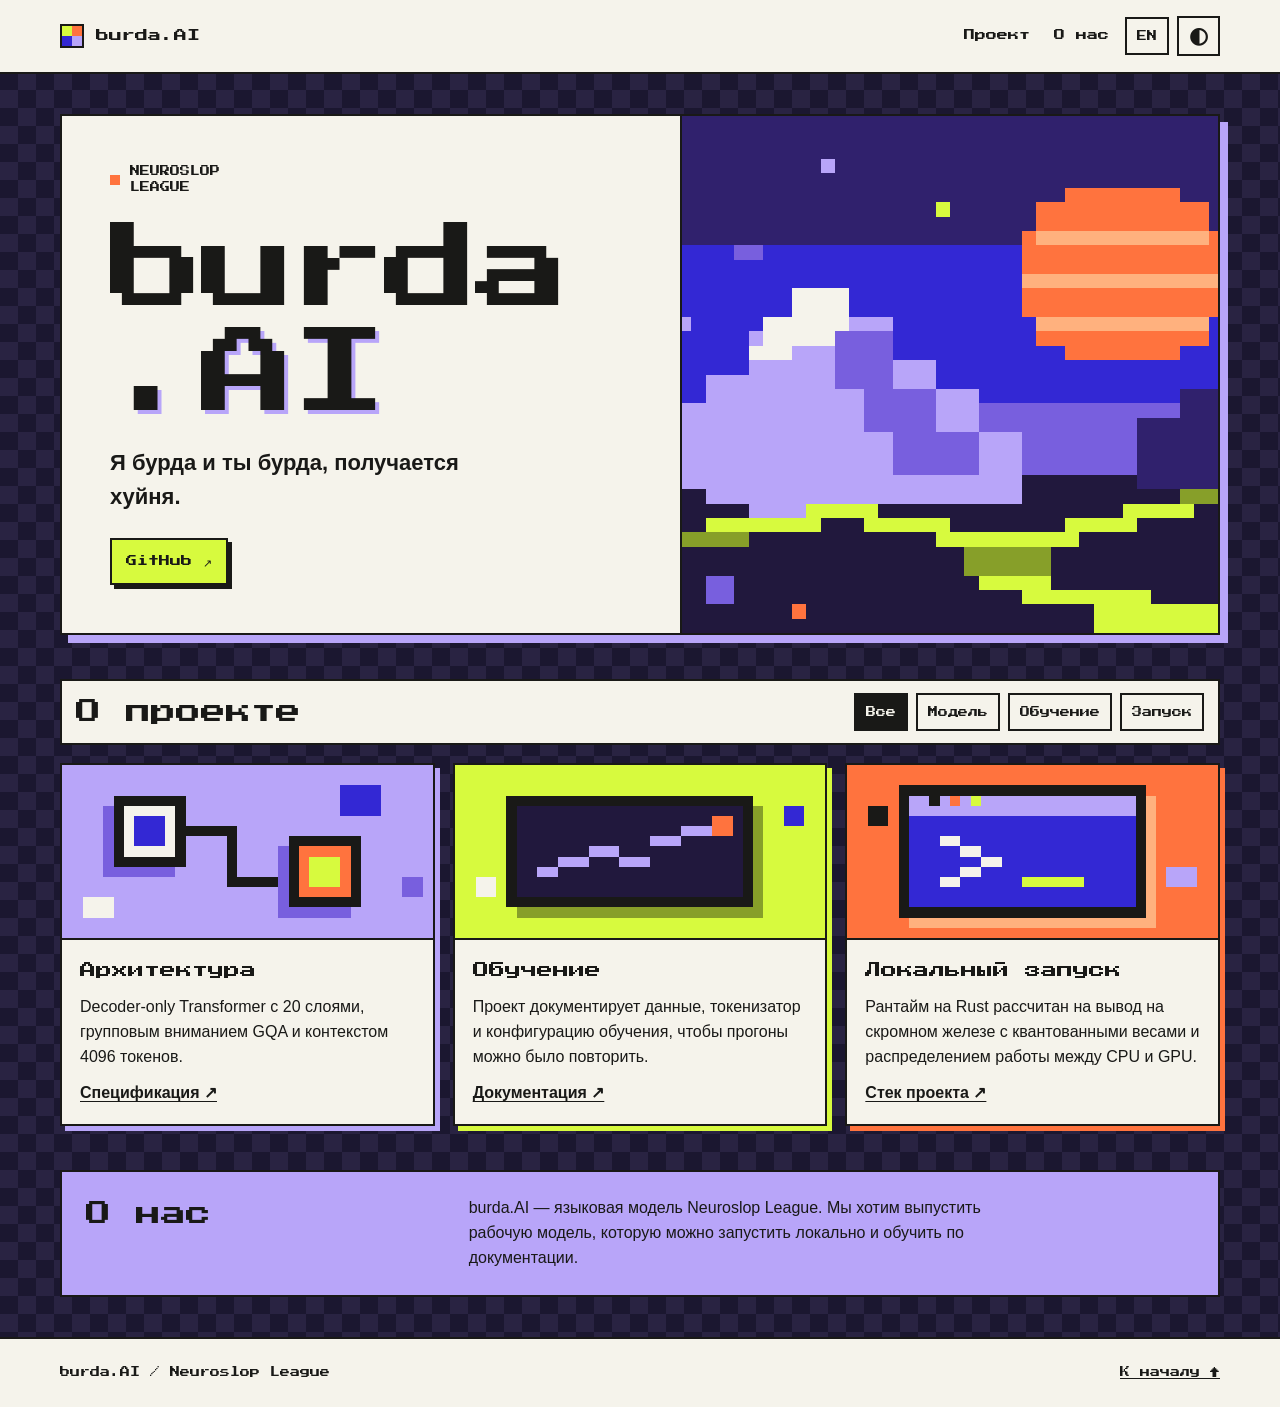
==== index.html @ 3dcb5b2a "Build bilingual pixel-style burda.AI homepage" ====
<!doctype html>
<html lang="ru">
<head>
  <meta charset="utf-8">
  <meta name="viewport" content="width=device-width, initial-scale=1">
  <meta name="description" content="burda.AI — языковая модель Neuroslop League для локального запуска с воспроизводимым обучением.">
  <title>burda.AI — Neuroslop League</title>
  <script>
    try {
      const theme = localStorage.getItem('burda-theme');
      if (theme === 'light' || theme === 'dark') document.documentElement.dataset.theme = theme;
    } catch {}
  </script>
  <link rel="stylesheet" href="styles.css">
  <script src="site.js" defer></script>
</head>
<body id="top">
  <header>
    <div class="wrap top">
      <a class="brand" href="#top"><span class="mark" aria-hidden="true"></span> burda.AI</a>
      <nav aria-label="Навигация" data-label-en="Navigation">
        <a href="#project" data-en="Project">Проект</a>
        <a href="#about" data-en="About">О нас</a>
      </nav>
      <div class="controls">
        <button type="button" id="language" lang="en" hidden>EN</button>
        <button type="button" id="theme" role="switch" aria-checked="false" aria-label="Тёмная тема" data-label-en="Dark theme" hidden>
          <span aria-hidden="true">◐</span>
        </button>
      </div>
    </div>
  </header>
  <main class="wrap">
    <section class="hero" aria-labelledby="title">
      <div class="intro">
        <p class="league">Neuroslop League</p>
        <h1 id="title">burda<span>.AI</span></h1>
        <p class="slogan" data-en="burda together, burmalda forever.">Я бурда и ты бурда, получается хуйня.</p>
        <a class="cta" href="https://github.com/Neuroslop-League/burdaAI">GitHub <span aria-hidden="true">↗</span></a>
      </div>
      <div class="hero-art" aria-hidden="true"><canvas id="landscape" width="48" height="36"></canvas></div>
    </section>

    <section class="project" id="project" aria-labelledby="project-title">
      <div class="section-head">
        <h2 id="project-title" data-en="The project">О проекте</h2>
        <div class="filters" role="group" aria-label="Разделы проекта" data-label-en="Project topics" hidden>
          <button type="button" data-filter="all" aria-pressed="true" data-en="All">Все</button>
          <button type="button" data-filter="model" aria-pressed="false" data-en="Model">Модель</button>
          <button type="button" data-filter="training" aria-pressed="false" data-en="Training">Обучение</button>
          <button type="button" data-filter="runtime" aria-pressed="false" data-en="Runtime">Запуск</button>
        </div>
      </div>
      <div class="cards">
        <article class="card" data-topic="model">
          <canvas class="cover" id="model" width="36" height="17" aria-hidden="true"></canvas>
          <div class="card-body">
            <h3 data-en="Architecture">Архитектура</h3>
            <p data-en="Decoder-only Transformer with 20 layers, grouped-query attention, and a 4,096-token context window.">Decoder-only Transformer с 20 слоями, групповым вниманием GQA и контекстом 4096 токенов.</p>
            <a href="https://github.com/Neuroslop-League/burdaAI/blob/main/docs/model-spec.md" data-en="Specification ↗">Спецификация ↗</a>
          </div>
        </article>
        <article class="card" data-topic="training">
          <canvas class="cover" id="training" width="36" height="17" aria-hidden="true"></canvas>
          <div class="card-body">
            <h3 data-en="Training">Обучение</h3>
            <p data-en="The project documents the data, tokenizer, and training configuration so runs can be reproduced.">Проект документирует данные, токенизатор и конфигурацию обучения, чтобы прогоны можно было повторить.</p>
            <a href="https://github.com/Neuroslop-League/burdaAI/blob/main/docs/training.md" data-en="Training docs ↗">Документация ↗</a>
          </div>
        </article>
        <article class="card" data-topic="runtime">
          <canvas class="cover" id="runtime" width="36" height="17" aria-hidden="true"></canvas>
          <div class="card-body">
            <h3 data-en="Local inference">Локальный запуск</h3>
            <p data-en="The Rust runtime targets local inference on modest hardware, with quantized weights and work split between CPU and GPU.">Рантайм на Rust рассчитан на вывод на скромном железе с квантованными весами и распределением работы между CPU и GPU.</p>
            <a href="https://github.com/Neuroslop-League/burdaAI/blob/main/docs/stack.md" data-en="Technology stack ↗">Стек проекта ↗</a>
          </div>
        </article>
      </div>
    </section>

    <section class="about" id="about" aria-labelledby="about-title">
      <h2 id="about-title" data-en="About us">О нас</h2>
      <p data-en="burda.AI is a language model by Neuroslop League. Our goal is to release a working model you can run locally and train from documented steps.">burda.AI — языковая модель Neuroslop League. Мы хотим выпустить рабочую модель, которую можно запустить локально и обучить по документации.</p>
    </section>
  </main>

  <footer>
    <div class="wrap foot">
      <span>burda.AI / Neuroslop League</span>
      <a href="#top" data-en="Back to top ↑">К началу ↑</a>
    </div>
  </footer>
</body>
</html>
---- styles.css ----
@font-face {
  font-family: "Press Start 2P";
  src: url("assets/press-start-2p.ttf") format("truetype");
  font-display: swap;
}

:root {
  color-scheme: light;
  --pixel: "Press Start 2P", monospace;
  --ink: #191917;
  --paper: #f5f3eb;
  --line: #191917;
  --night: #1b1730;
  --tiles: #292342;
  --violet: #b8a5f9;
  --lime: #d7fa3e;
  --orange: #ff733e;
  --blue: #3328d4;
  --focus: #3328d4;
}

@media (prefers-color-scheme: dark) {
  :root:not([data-theme]) {
    color-scheme: dark;
    --ink: #f5f3eb;
    --paper: #232033;
    --line: #6d6287;
    --night: #100e1a;
    --tiles: #1e192f;
    --focus: #d7fa3e;
  }
}

:root[data-theme="dark"] {
  color-scheme: dark;
  --ink: #f5f3eb;
  --paper: #232033;
  --line: #6d6287;
  --night: #100e1a;
  --tiles: #1e192f;
  --focus: #d7fa3e;
}

* { box-sizing: border-box; }
[hidden] { display: none !important; }
body {
  margin: 0;
  color: var(--ink);
  background: var(--night) conic-gradient(var(--tiles) 25%, transparent 0 50%, var(--tiles) 0 75%, transparent 0) 0 0 / 36px 36px;
  font: 16px/1.55 Arial, sans-serif;
}
a { color: inherit; }
:focus-visible { outline: 3px solid var(--focus); outline-offset: 4px; }
h1, h2, h3, p { margin: 0; }

.wrap { width: min(1160px, calc(100% - 80px)); margin-inline: auto; }
header, footer { background: var(--paper); }
header { border-bottom: 2px solid var(--line); }
.top, .foot { display: flex; align-items: center; justify-content: space-between; gap: 16px; }
.top { min-height: 72px; }
.brand, nav, button, .league, .cta, h1, h2, h3, .foot { font-family: var(--pixel); }
.brand { display: flex; align-items: center; gap: 12px; font-size: 13px; text-decoration: none; }
.mark {
  width: 24px;
  height: 24px;
  background: conic-gradient(var(--orange) 25%, var(--violet) 0 50%, var(--blue) 0 75%, var(--lime) 0);
  border: 2px solid var(--line);
}
nav, .controls, .filters { display: flex; align-items: center; gap: 8px; }
nav { margin-left: auto; gap: 24px; }
nav a { text-decoration: none; font-size: 11px; }
nav a:hover, .foot a:hover, .card a:hover { text-decoration-thickness: 2px; }
nav a:hover { text-decoration-line: underline; }
button {
  min-height: 38px;
  padding: 7px 10px;
  border: 2px solid var(--line);
  border-radius: 0;
  background: var(--paper);
  color: var(--ink);
  font-size: 10px;
  cursor: pointer;
}
button:hover, #theme[aria-checked="true"] { background: var(--violet); color: #191917; }
#theme { min-width: 40px; font: bold 22px/1 Arial, sans-serif; }

.hero {
  display: grid;
  grid-template-columns: 1.15fr 1fr;
  margin-top: 40px;
  border: 2px solid var(--line);
  background: var(--paper);
  box-shadow: 8px 8px var(--violet);
}
.intro {
  display: flex;
  flex-direction: column;
  justify-content: center;
  align-items: flex-start;
  container-type: inline-size;
  padding: clamp(20px, 4vw, 48px);
}
.league { display: flex; align-items: center; gap: 10px; font-size: 10px; text-transform: uppercase; }
.league::before { content: ""; flex: 0 0 10px; height: 10px; background: var(--orange); }
h1 {
  margin: 22px 0 18px;
  font-size: clamp(34px, 19cqw, 95px);
  font-weight: 400;
  line-height: 1.11;
  letter-spacing: -.04em;
}
h1 span { display: block; color: var(--ink); text-shadow: 4px 4px var(--violet); }
.slogan { max-width: 29ch; font-size: clamp(17px, 2vw, 22px); font-weight: 700; }
.cta {
  display: inline-block;
  margin-top: 24px;
  padding: 13px 14px;
  background: var(--lime);
  border: 2px solid #191917;
  box-shadow: 4px 4px var(--line);
  color: #191917;
  font-size: 11px;
  text-decoration: none;
}
.cta:hover { background: var(--violet); }
.hero-art { display: grid; min-width: 0; border-left: 2px solid var(--line); background: var(--blue); }
canvas { display: block; width: 100%; image-rendering: pixelated; }
.hero-art canvas { height: 100%; min-height: 310px; object-fit: cover; }

.project { padding-block: 44px; }
.section-head {
  display: flex;
  justify-content: space-between;
  align-items: center;
  flex-wrap: wrap;
  gap: 14px;
  margin-bottom: 18px;
  padding: 12px 14px;
  background: var(--paper);
  border: 2px solid var(--line);
}
h2 { font-size: clamp(16px, 2.25vw, 25px); line-height: 1.45; font-weight: 400; }
.filters { flex-wrap: wrap; }
.filters button[aria-pressed="true"] { color: var(--paper); background: var(--ink); }
.cards { display: grid; grid-template-columns: repeat(3, minmax(0, 1fr)); gap: 18px; }
.card {
  display: flex;
  flex-direction: column;
  border: 2px solid var(--line);
  background: var(--paper);
  box-shadow: 5px 5px var(--accent);
}
.card[data-topic="model"] { --accent: var(--violet); }
.card[data-topic="training"] { --accent: var(--lime); }
.card[data-topic="runtime"] { --accent: var(--orange); }
.cover { aspect-ratio: 36 / 17; border-bottom: 2px solid var(--line); background: var(--accent); }
.card-body { display: flex; flex: 1; flex-direction: column; gap: 12px; padding: 18px; }
h3 { font-size: clamp(12px, 1.35vw, 16px); line-height: 1.55; font-weight: 400; }
.card a { align-self: flex-start; margin-top: auto; font-weight: 700; text-underline-offset: 3px; }
.about {
  display: grid;
  grid-template-columns: 1fr 2fr;
  gap: 20px;
  padding: 24px;
  background: var(--violet);
  border: 2px solid var(--line);
  color: #191917;
}
.about p { max-width: 61ch; }
footer { margin-top: 40px; border-top: 2px solid var(--line); }
.foot { min-height: 68px; font-size: 10px; }

@media (max-width: 900px) {
  .wrap { width: calc(100% - 48px); }
  nav { gap: 14px; }
}
@media (max-width: 680px) {
  .wrap { width: calc(100% - 32px); }
  .top { flex-wrap: wrap; padding-block: 12px; row-gap: 12px; }
  nav { order: 1; width: 100%; margin: 0; }
  nav a { padding-block: 6px; }
  .hero { grid-template-columns: 1fr; margin-top: 24px; box-shadow: 5px 5px var(--violet); }
  .hero-art { border-left: 0; border-top: 2px solid var(--line); }
  .hero-art canvas { min-height: 0; height: auto; aspect-ratio: 4 / 3; }
  .project { padding-block: 32px; }
  .cards, .about { grid-template-columns: 1fr; }
  .foot { flex-wrap: wrap; padding-block: 16px; }
}
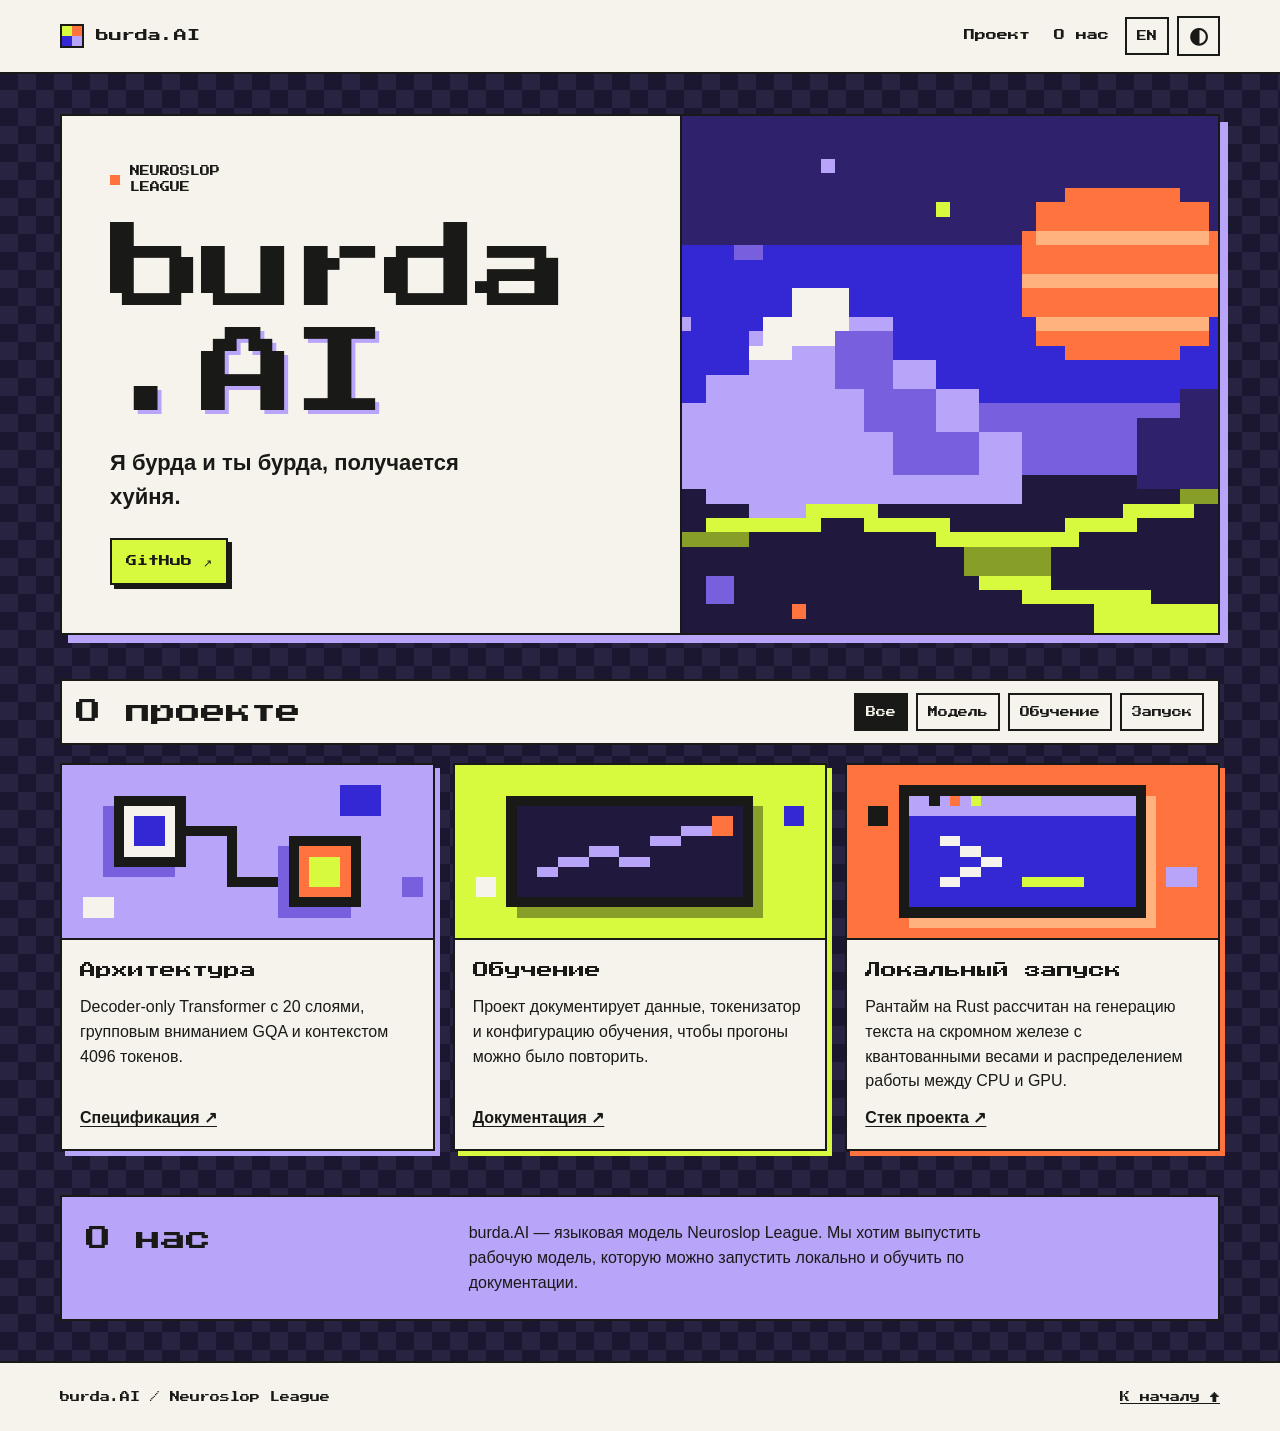
==== commit 03ccead2: "Add the burda.AI pixel favicon" ====
--- a/index.html
+++ b/index.html
@@ -11,6 +11,7 @@
       if (theme === 'light' || theme === 'dark') document.documentElement.dataset.theme = theme;
     } catch {}
   </script>
+  <link rel="icon" href="assets/favicon.png" type="image/png">
   <link rel="stylesheet" href="styles.css">
   <script src="site.js" defer></script>
 </head>
@@ -72,7 +73,7 @@
           <canvas class="cover" id="runtime" width="36" height="17" aria-hidden="true"></canvas>
           <div class="card-body">
             <h3 data-en="Local inference">Локальный запуск</h3>
-            <p data-en="The Rust runtime targets local inference on modest hardware, with quantized weights and work split between CPU and GPU.">Рантайм на Rust рассчитан на вывод на скромном железе с квантованными весами и распределением работы между CPU и GPU.</p>
+            <p data-en="The Rust runtime targets local inference on modest hardware, with quantized weights and work split between CPU and GPU.">Рантайм на Rust рассчитан на генерацию текста на скромном железе с квантованными весами и распределением работы между CPU и GPU.</p>
             <a href="https://github.com/Neuroslop-League/burdaAI/blob/main/docs/stack.md" data-en="Technology stack ↗">Стек проекта ↗</a>
           </div>
         </article>
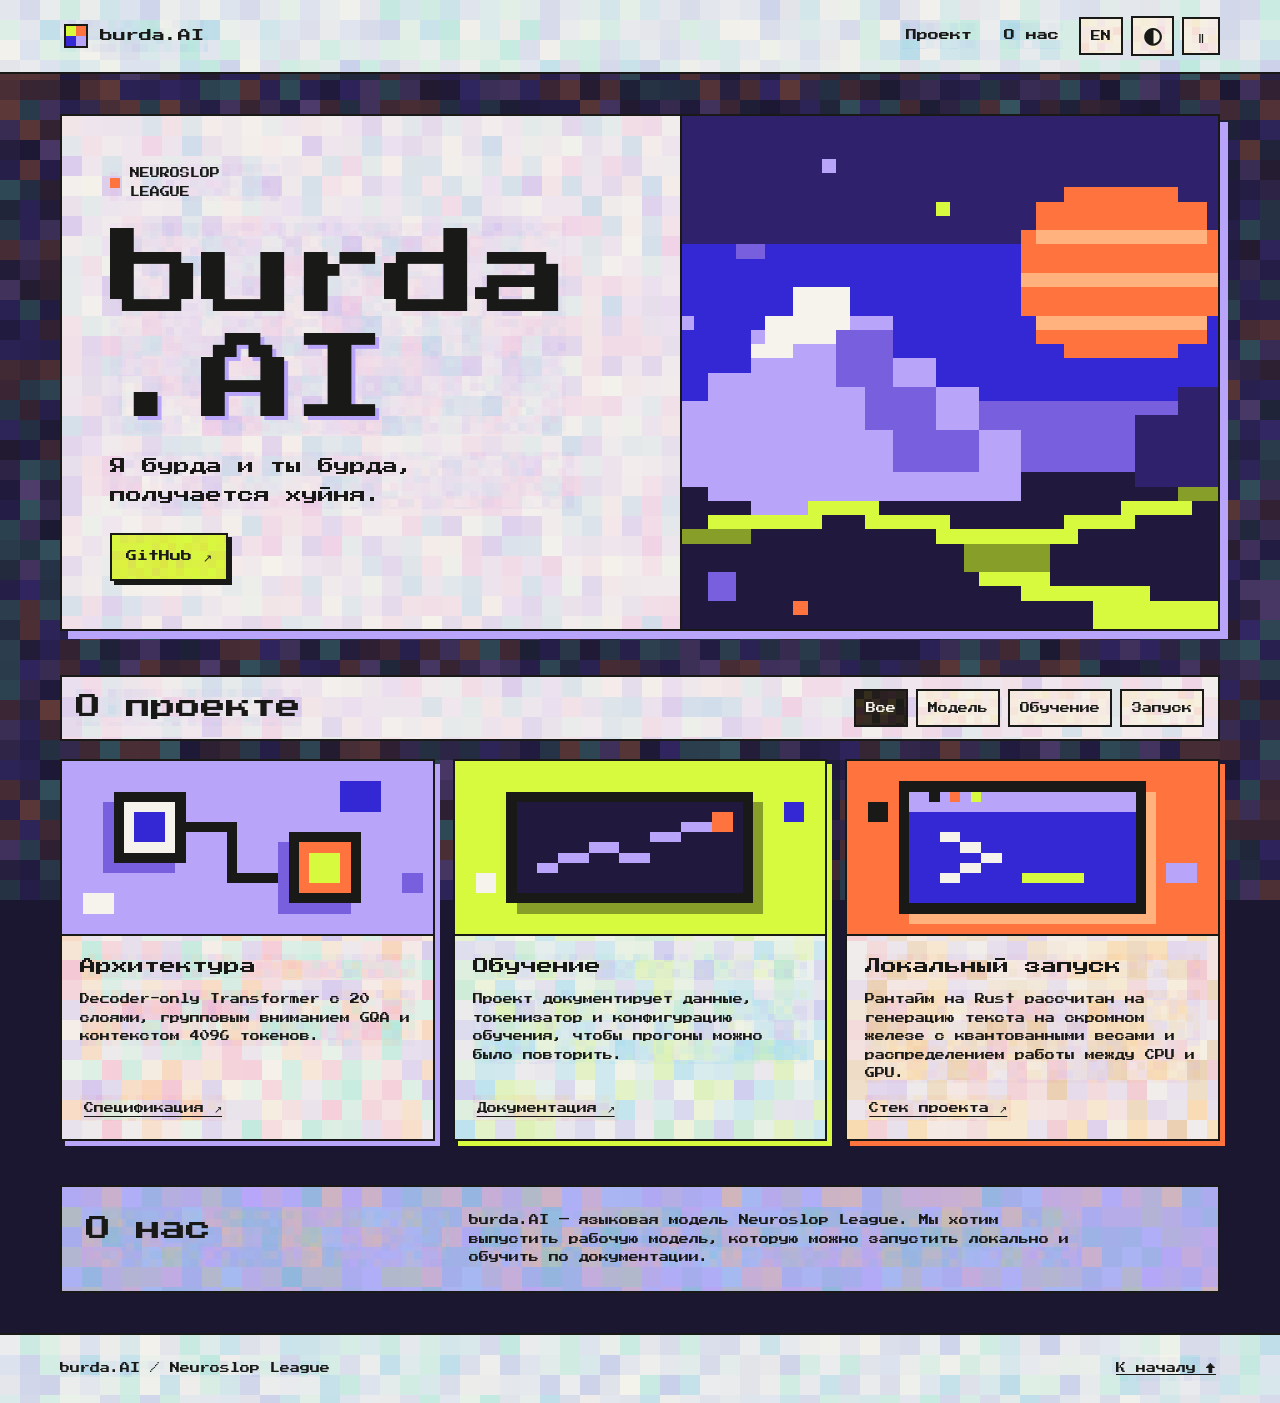
==== commit 43aeeab4: "Render thematic square pixels across the homepage" ====
--- a/index.html
+++ b/index.html
@@ -16,80 +16,84 @@
   <script src="site.js" defer></script>
 </head>
 <body id="top">
-  <header>
+  <canvas class="pixel-field" aria-hidden="true"></canvas>
+  <header data-pixel="navigation">
     <div class="wrap top">
-      <a class="brand" href="#top"><span class="mark" aria-hidden="true"></span> burda.AI</a>
+      <a class="brand" data-pixel="navigation" href="#top"><span class="mark" aria-hidden="true"></span> burda.AI</a>
       <nav aria-label="Навигация" data-label-en="Navigation">
-        <a href="#project" data-en="Project">Проект</a>
-        <a href="#about" data-en="About">О нас</a>
+        <a data-pixel="navigation" href="#project" data-en="Project">Проект</a>
+        <a data-pixel="navigation" href="#about" data-en="About">О нас</a>
       </nav>
       <div class="controls">
-        <button type="button" id="language" lang="en" hidden>EN</button>
-        <button type="button" id="theme" role="switch" aria-checked="false" aria-label="Тёмная тема" data-label-en="Dark theme" hidden>
+        <button type="button" data-pixel="controls" id="language" lang="en" hidden><span>EN</span></button>
+        <button type="button" data-pixel="controls" id="theme" role="switch" aria-checked="false" aria-label="Тёмная тема" data-label-en="Dark theme" hidden>
           <span aria-hidden="true">◐</span>
+        </button>
+        <button type="button" data-pixel="controls" id="motion" role="switch" aria-checked="false" aria-label="Анимация пикселей" data-label-en="Pixel animation" hidden>
+          <span aria-hidden="true">Ⅱ</span>
         </button>
       </div>
     </div>
   </header>
   <main class="wrap">
     <section class="hero" aria-labelledby="title">
-      <div class="intro">
-        <p class="league">Neuroslop League</p>
-        <h1 id="title">burda<span>.AI</span></h1>
-        <p class="slogan" data-en="burda together, burmalda forever.">Я бурда и ты бурда, получается хуйня.</p>
-        <a class="cta" href="https://github.com/Neuroslop-League/burdaAI">GitHub <span aria-hidden="true">↗</span></a>
+      <div class="intro" data-pixel="heading">
+        <p class="league" data-pixel="heading">Neuroslop League</p>
+        <h1 id="title" data-pixel="heading">burda<span>.AI</span></h1>
+        <p class="slogan" data-pixel="heading" data-en="burda together, burmalda forever.">Я бурда и ты бурда, получается хуйня.</p>
+        <a class="cta" data-pixel="controls" href="https://github.com/Neuroslop-League/burdaAI">GitHub <span aria-hidden="true">↗</span></a>
       </div>
       <div class="hero-art" aria-hidden="true"><canvas id="landscape" width="48" height="36"></canvas></div>
     </section>
 
     <section class="project" id="project" aria-labelledby="project-title">
-      <div class="section-head">
-        <h2 id="project-title" data-en="The project">О проекте</h2>
+      <div class="section-head" data-pixel="heading">
+        <h2 id="project-title" data-pixel="heading" data-en="The project">О проекте</h2>
         <div class="filters" role="group" aria-label="Разделы проекта" data-label-en="Project topics" hidden>
-          <button type="button" data-filter="all" aria-pressed="true" data-en="All">Все</button>
-          <button type="button" data-filter="model" aria-pressed="false" data-en="Model">Модель</button>
-          <button type="button" data-filter="training" aria-pressed="false" data-en="Training">Обучение</button>
-          <button type="button" data-filter="runtime" aria-pressed="false" data-en="Runtime">Запуск</button>
+          <button type="button" data-pixel="controls" data-filter="all" aria-pressed="true" data-en="All">Все</button>
+          <button type="button" data-pixel="controls" data-filter="model" aria-pressed="false" data-en="Model">Модель</button>
+          <button type="button" data-pixel="controls" data-filter="training" aria-pressed="false" data-en="Training">Обучение</button>
+          <button type="button" data-pixel="controls" data-filter="runtime" aria-pressed="false" data-en="Runtime">Запуск</button>
         </div>
       </div>
       <div class="cards">
-        <article class="card" data-topic="model">
+        <article class="card" data-topic="model" data-pixel="model">
           <canvas class="cover" id="model" width="36" height="17" aria-hidden="true"></canvas>
           <div class="card-body">
-            <h3 data-en="Architecture">Архитектура</h3>
-            <p data-en="Decoder-only Transformer with 20 layers, grouped-query attention, and a 4,096-token context window.">Decoder-only Transformer с 20 слоями, групповым вниманием GQA и контекстом 4096 токенов.</p>
-            <a href="https://github.com/Neuroslop-League/burdaAI/blob/main/docs/model-spec.md" data-en="Specification ↗">Спецификация ↗</a>
+            <h3 data-pixel="topic" data-en="Architecture">Архитектура</h3>
+            <p data-pixel="topic" data-en="Decoder-only Transformer with 20 layers, grouped-query attention, and a 4,096-token context window.">Decoder-only Transformer с 20 слоями, групповым вниманием GQA и контекстом 4096 токенов.</p>
+            <a data-pixel="controls" href="https://github.com/Neuroslop-League/burdaAI/blob/main/docs/model-spec.md" data-en="Specification ↗">Спецификация ↗</a>
           </div>
         </article>
-        <article class="card" data-topic="training">
+        <article class="card" data-topic="training" data-pixel="training">
           <canvas class="cover" id="training" width="36" height="17" aria-hidden="true"></canvas>
           <div class="card-body">
-            <h3 data-en="Training">Обучение</h3>
-            <p data-en="The project documents the data, tokenizer, and training configuration so runs can be reproduced.">Проект документирует данные, токенизатор и конфигурацию обучения, чтобы прогоны можно было повторить.</p>
-            <a href="https://github.com/Neuroslop-League/burdaAI/blob/main/docs/training.md" data-en="Training docs ↗">Документация ↗</a>
+            <h3 data-pixel="topic" data-en="Training">Обучение</h3>
+            <p data-pixel="topic" data-en="The project documents the data, tokenizer, and training configuration so runs can be reproduced.">Проект документирует данные, токенизатор и конфигурацию обучения, чтобы прогоны можно было повторить.</p>
+            <a data-pixel="controls" href="https://github.com/Neuroslop-League/burdaAI/blob/main/docs/training.md" data-en="Training docs ↗">Документация ↗</a>
           </div>
         </article>
-        <article class="card" data-topic="runtime">
+        <article class="card" data-topic="runtime" data-pixel="runtime">
           <canvas class="cover" id="runtime" width="36" height="17" aria-hidden="true"></canvas>
           <div class="card-body">
-            <h3 data-en="Local inference">Локальный запуск</h3>
-            <p data-en="The Rust runtime targets local inference on modest hardware, with quantized weights and work split between CPU and GPU.">Рантайм на Rust рассчитан на генерацию текста на скромном железе с квантованными весами и распределением работы между CPU и GPU.</p>
-            <a href="https://github.com/Neuroslop-League/burdaAI/blob/main/docs/stack.md" data-en="Technology stack ↗">Стек проекта ↗</a>
+            <h3 data-pixel="topic" data-en="Local inference">Локальный запуск</h3>
+            <p data-pixel="topic" data-en="The Rust runtime targets local inference on modest hardware, with quantized weights and work split between CPU and GPU.">Рантайм на Rust рассчитан на генерацию текста на скромном железе с квантованными весами и распределением работы между CPU и GPU.</p>
+            <a data-pixel="controls" href="https://github.com/Neuroslop-League/burdaAI/blob/main/docs/stack.md" data-en="Technology stack ↗">Стек проекта ↗</a>
           </div>
         </article>
       </div>
     </section>
 
-    <section class="about" id="about" aria-labelledby="about-title">
-      <h2 id="about-title" data-en="About us">О нас</h2>
-      <p data-en="burda.AI is a language model by Neuroslop League. Our goal is to release a working model you can run locally and train from documented steps.">burda.AI — языковая модель Neuroslop League. Мы хотим выпустить рабочую модель, которую можно запустить локально и обучить по документации.</p>
+    <section class="about" data-topic="about" data-pixel="about" id="about" aria-labelledby="about-title">
+      <h2 id="about-title" data-pixel="about" data-en="About us">О нас</h2>
+      <p data-pixel="topic" data-en="burda.AI is a language model by Neuroslop League. Our goal is to release a working model you can run locally and train from documented steps.">burda.AI — языковая модель Neuroslop League. Мы хотим выпустить рабочую модель, которую можно запустить локально и обучить по документации.</p>
     </section>
   </main>
 
-  <footer>
+  <footer data-pixel="navigation">
     <div class="wrap foot">
-      <span>burda.AI / Neuroslop League</span>
-      <a href="#top" data-en="Back to top ↑">К началу ↑</a>
+      <span data-pixel="navigation">burda.AI / Neuroslop League</span>
+      <a data-pixel="navigation" href="#top" data-en="Back to top ↑">К началу ↑</a>
     </div>
   </footer>
 </body>
--- a/styles.css
+++ b/styles.css
@@ -186,3 +186,27 @@
   .cards, .about { grid-template-columns: 1fr; }
   .foot { flex-wrap: wrap; padding-block: 16px; }
 }
+
+body { isolation: isolate; }
+body.has-pixel-field { background-image: none; }
+.pixel-field, .pixel-texture {
+  position: absolute;
+  inset: 0;
+  width: 100%;
+  height: 100%;
+  z-index: -1;
+  pointer-events: none;
+}
+.pixel-field { position: fixed; }
+
+[data-pixel] {
+  position: relative;
+  isolation: isolate;
+}
+
+/* Short text and controls retain whole cells at their smaller scale. */
+:is(nav a, .brand, .card a, .foot a) { padding: 4px; }
+p, .card a { font-family: var(--pixel); font-size: 10px; line-height: 1.85; font-weight: 400; }
+.slogan { font-size: clamp(12px, 1.4vw, 16px); font-weight: 400; line-height: 1.8; }
+#motion { min-width: 38px; font: 400 13px/1 var(--pixel); }
+#motion[aria-checked="false"] { background: var(--paper); color: var(--ink); }
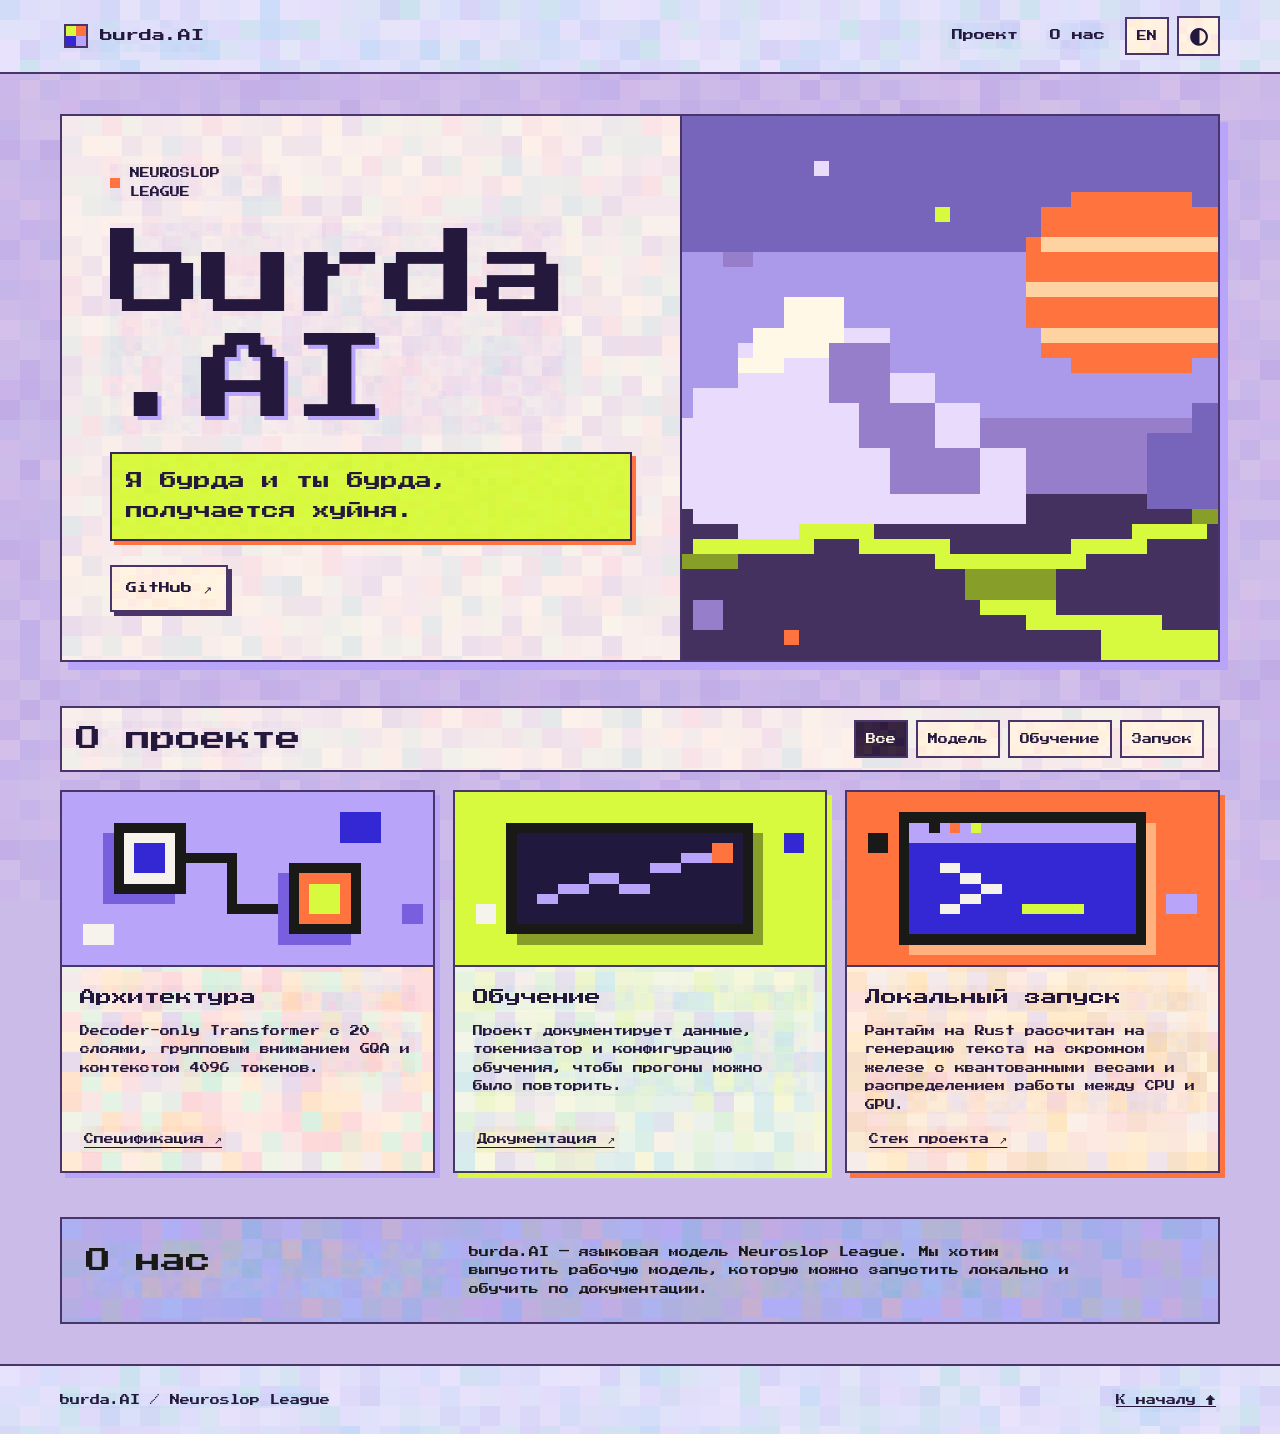
==== commit c86540a1: "Refine pixel motion, slogan, and daylight theme" ====
--- a/index.html
+++ b/index.html
@@ -29,9 +29,6 @@
         <button type="button" data-pixel="controls" id="theme" role="switch" aria-checked="false" aria-label="Тёмная тема" data-label-en="Dark theme" hidden>
           <span aria-hidden="true">◐</span>
         </button>
-        <button type="button" data-pixel="controls" id="motion" role="switch" aria-checked="false" aria-label="Анимация пикселей" data-label-en="Pixel animation" hidden>
-          <span aria-hidden="true">Ⅱ</span>
-        </button>
       </div>
     </div>
   </header>
@@ -40,7 +37,7 @@
       <div class="intro" data-pixel="heading">
         <p class="league" data-pixel="heading">Neuroslop League</p>
         <h1 id="title" data-pixel="heading">burda<span>.AI</span></h1>
-        <p class="slogan" data-pixel="heading" data-en="burda together, burmalda forever.">Я бурда и ты бурда, получается хуйня.</p>
+        <p class="slogan" data-pixel="slogan" data-en="burda together, burmalda forever.">Я бурда и ты бурда, получается хуйня.</p>
         <a class="cta" data-pixel="controls" href="https://github.com/Neuroslop-League/burdaAI">GitHub <span aria-hidden="true">↗</span></a>
       </div>
       <div class="hero-art" aria-hidden="true"><canvas id="landscape" width="48" height="36"></canvas></div>
--- a/styles.css
+++ b/styles.css
@@ -7,16 +7,18 @@
 :root {
   color-scheme: light;
   --pixel: "Press Start 2P", monospace;
-  --ink: #191917;
-  --paper: #f5f3eb;
-  --line: #191917;
-  --night: #1b1730;
-  --tiles: #292342;
+  --ink: #25183d;
+  --paper: #fff8ea;
+  --line: #4a356b;
+  --field: #cbbbe9;
+  --tiles: #bca9e0;
   --violet: #b8a5f9;
   --lime: #d7fa3e;
   --orange: #ff733e;
   --blue: #3328d4;
   --focus: #3328d4;
+  --nav-paper: #f0e6fd;
+  --landscape-base: #aa9ae9;
 }
 
 @media (prefers-color-scheme: dark) {
@@ -25,9 +27,11 @@
     --ink: #f5f3eb;
     --paper: #232033;
     --line: #6d6287;
-    --night: #100e1a;
+    --field: #100e1a;
     --tiles: #1e192f;
     --focus: #d7fa3e;
+    --nav-paper: var(--paper);
+    --landscape-base: var(--blue);
   }
 }
 
@@ -36,9 +40,11 @@
   --ink: #f5f3eb;
   --paper: #232033;
   --line: #6d6287;
-  --night: #100e1a;
+  --field: #100e1a;
   --tiles: #1e192f;
   --focus: #d7fa3e;
+  --nav-paper: var(--paper);
+  --landscape-base: var(--blue);
 }
 
 * { box-sizing: border-box; }
@@ -46,7 +52,7 @@
 body {
   margin: 0;
   color: var(--ink);
-  background: var(--night) conic-gradient(var(--tiles) 25%, transparent 0 50%, var(--tiles) 0 75%, transparent 0) 0 0 / 36px 36px;
+  background: var(--field) conic-gradient(var(--tiles) 25%, transparent 0 50%, var(--tiles) 0 75%, transparent 0) 0 0 / 36px 36px;
   font: 16px/1.55 Arial, sans-serif;
 }
 a { color: inherit; }
@@ -54,7 +60,7 @@
 h1, h2, h3, p { margin: 0; }
 
 .wrap { width: min(1160px, calc(100% - 80px)); margin-inline: auto; }
-header, footer { background: var(--paper); }
+header, footer { background: var(--nav-paper); }
 header { border-bottom: 2px solid var(--line); }
 .top, .foot { display: flex; align-items: center; justify-content: space-between; gap: 16px; }
 .top { min-height: 72px; }
@@ -110,20 +116,19 @@
   letter-spacing: -.04em;
 }
 h1 span { display: block; color: var(--ink); text-shadow: 4px 4px var(--violet); }
-.slogan { max-width: 29ch; font-size: clamp(17px, 2vw, 22px); font-weight: 700; }
 .cta {
   display: inline-block;
   margin-top: 24px;
   padding: 13px 14px;
-  background: var(--lime);
-  border: 2px solid #191917;
+  background: var(--paper);
+  border: 2px solid var(--line);
   box-shadow: 4px 4px var(--line);
-  color: #191917;
+  color: var(--ink);
   font-size: 11px;
   text-decoration: none;
 }
-.cta:hover { background: var(--violet); }
-.hero-art { display: grid; min-width: 0; border-left: 2px solid var(--line); background: var(--blue); }
+.cta:hover { background: var(--violet); color: #25183d; }
+.hero-art { display: grid; min-width: 0; border-left: 2px solid var(--line); background: var(--landscape-base); }
 canvas { display: block; width: 100%; image-rendering: pixelated; }
 .hero-art canvas { height: 100%; min-height: 310px; object-fit: cover; }
 
@@ -207,6 +212,15 @@
 /* Short text and controls retain whole cells at their smaller scale. */
 :is(nav a, .brand, .card a, .foot a) { padding: 4px; }
 p, .card a { font-family: var(--pixel); font-size: 10px; line-height: 1.85; font-weight: 400; }
-.slogan { font-size: clamp(12px, 1.4vw, 16px); font-weight: 400; line-height: 1.8; }
-#motion { min-width: 38px; font: 400 13px/1 var(--pixel); }
-#motion[aria-checked="false"] { background: var(--paper); color: var(--ink); }
+.slogan {
+  align-self: start;
+  max-width: 33ch;
+  padding: 12px 14px;
+  border: 2px solid #382753;
+  background: var(--lime);
+  box-shadow: 4px 4px var(--orange);
+  color: #25183d;
+  font-size: clamp(12px, 1.55vw, 17px);
+  line-height: 1.8;
+  text-wrap: balance;
+}
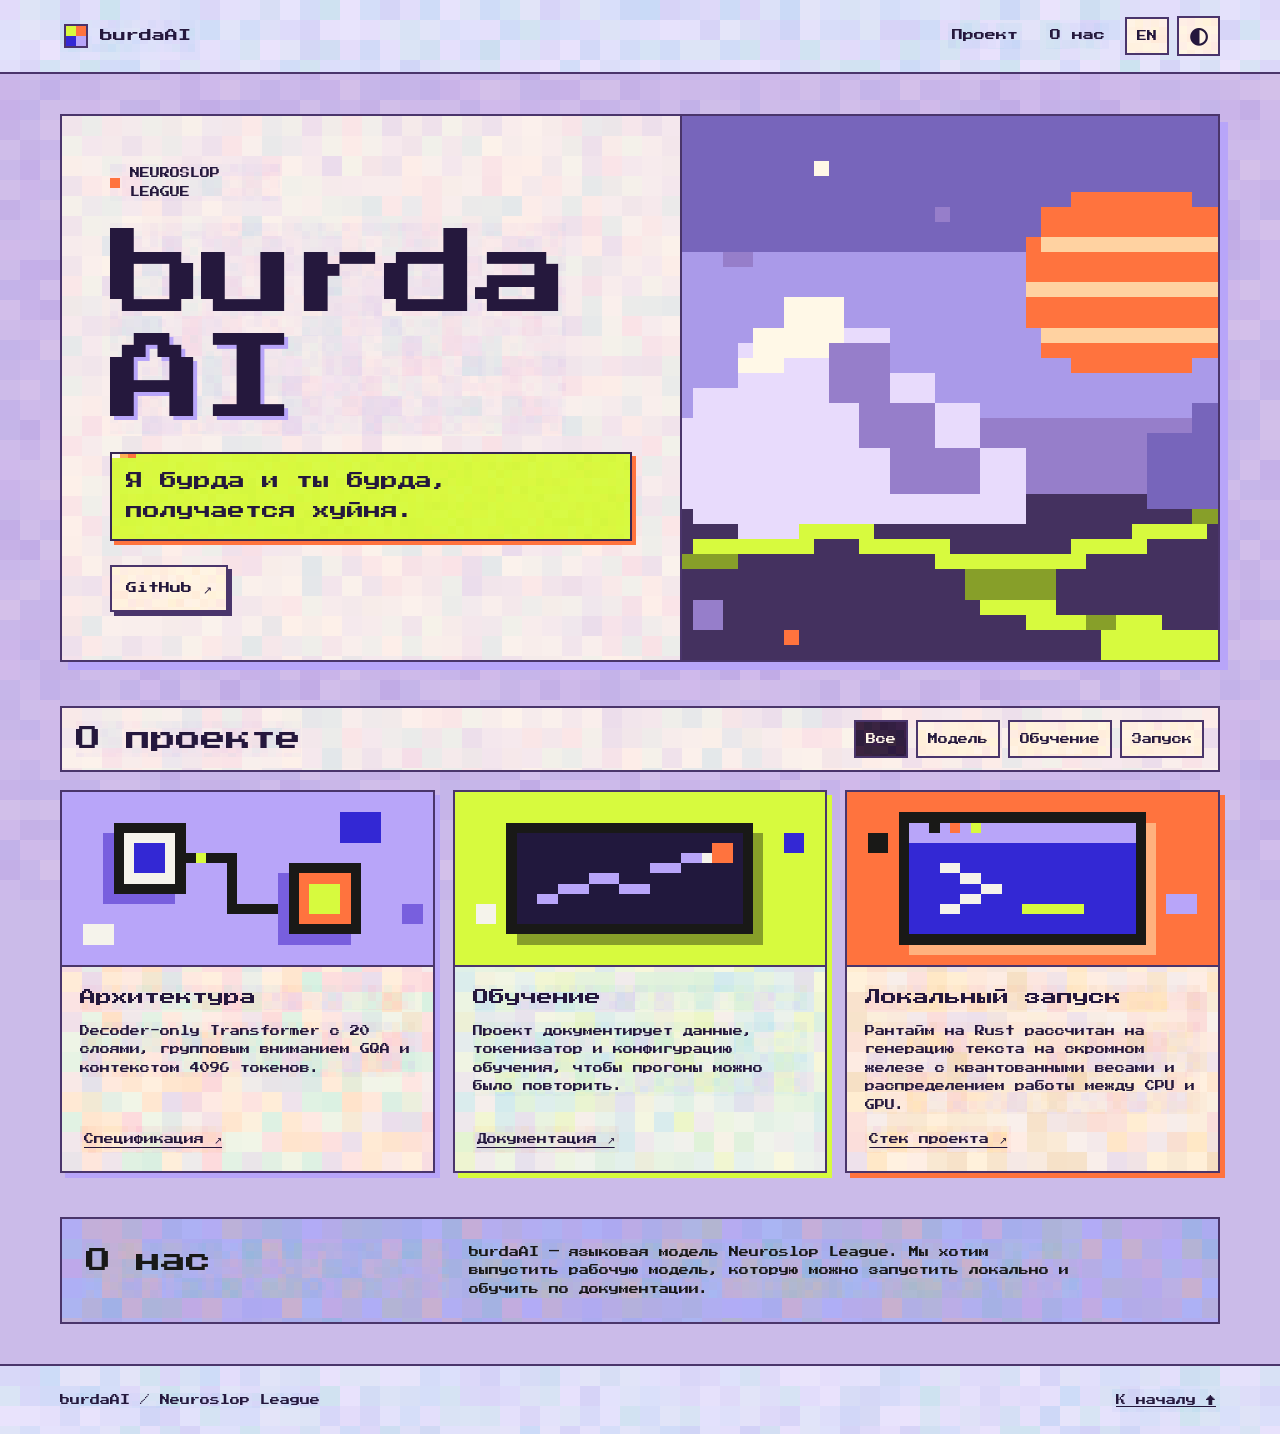
==== commit 1cb53ca8: "Rename burdaAI and animate pixel artwork" ====
--- a/index.html
+++ b/index.html
@@ -3,8 +3,8 @@
 <head>
   <meta charset="utf-8">
   <meta name="viewport" content="width=device-width, initial-scale=1">
-  <meta name="description" content="burda.AI — языковая модель Neuroslop League для локального запуска с воспроизводимым обучением.">
-  <title>burda.AI — Neuroslop League</title>
+  <meta name="description" content="burdaAI — языковая модель Neuroslop League для локального запуска с воспроизводимым обучением.">
+  <title>burdaAI — Neuroslop League</title>
   <script>
     try {
       const theme = localStorage.getItem('burda-theme');
@@ -19,7 +19,7 @@
   <canvas class="pixel-field" aria-hidden="true"></canvas>
   <header data-pixel="navigation">
     <div class="wrap top">
-      <a class="brand" data-pixel="navigation" href="#top"><span class="mark" aria-hidden="true"></span> burda.AI</a>
+      <a class="brand" data-pixel="navigation" href="#top"><span class="mark" aria-hidden="true"></span> burdaAI</a>
       <nav aria-label="Навигация" data-label-en="Navigation">
         <a data-pixel="navigation" href="#project" data-en="Project">Проект</a>
         <a data-pixel="navigation" href="#about" data-en="About">О нас</a>
@@ -36,7 +36,7 @@
     <section class="hero" aria-labelledby="title">
       <div class="intro" data-pixel="heading">
         <p class="league" data-pixel="heading">Neuroslop League</p>
-        <h1 id="title" data-pixel="heading">burda<span>.AI</span></h1>
+        <h1 id="title" data-pixel="heading" aria-label="burdaAI">burda<span>AI</span></h1>
         <p class="slogan" data-pixel="slogan" data-en="burda together, burmalda forever.">Я бурда и ты бурда, получается хуйня.</p>
         <a class="cta" data-pixel="controls" href="https://github.com/Neuroslop-League/burdaAI">GitHub <span aria-hidden="true">↗</span></a>
       </div>
@@ -83,13 +83,13 @@
 
     <section class="about" data-topic="about" data-pixel="about" id="about" aria-labelledby="about-title">
       <h2 id="about-title" data-pixel="about" data-en="About us">О нас</h2>
-      <p data-pixel="topic" data-en="burda.AI is a language model by Neuroslop League. Our goal is to release a working model you can run locally and train from documented steps.">burda.AI — языковая модель Neuroslop League. Мы хотим выпустить рабочую модель, которую можно запустить локально и обучить по документации.</p>
+      <p data-pixel="topic" data-en="burdaAI is a language model by Neuroslop League. Our goal is to release a working model you can run locally and train from documented steps.">burdaAI — языковая модель Neuroslop League. Мы хотим выпустить рабочую модель, которую можно запустить локально и обучить по документации.</p>
     </section>
   </main>
 
   <footer data-pixel="navigation">
     <div class="wrap foot">
-      <span data-pixel="navigation">burda.AI / Neuroslop League</span>
+      <span data-pixel="navigation">burdaAI / Neuroslop League</span>
       <a data-pixel="navigation" href="#top" data-en="Back to top ↑">К началу ↑</a>
     </div>
   </footer>
--- a/styles.css
+++ b/styles.css
@@ -224,3 +224,71 @@
   line-height: 1.8;
   text-wrap: balance;
 }
+
+@media (prefers-reduced-motion: no-preference) {
+  .mark { animation: logo-turn 8s steps(1, end) infinite; }
+  .intro h1 { animation: title-reveal 620ms steps(5, end) both; }
+  .intro h1 span { animation: title-shadow 5s steps(1, end) infinite; }
+  .intro .slogan { animation: slogan-reveal 430ms 220ms steps(5, end) both; }
+  .slogan::after {
+    content: "";
+    position: absolute;
+    top: 0;
+    left: 0;
+    width: 8px;
+    height: 4px;
+    background: #fff8ea;
+    box-shadow: 8px 0 #ffaf55, 16px 0 #ff733e;
+    animation: slogan-signal 4s steps(12, end) infinite;
+    pointer-events: none;
+  }
+  .card.pixel-entered, .about.pixel-entered { animation: pixel-rise 420ms steps(5, end) both; }
+  .card[data-topic="training"] { animation-delay: 65ms; }
+  .card[data-topic="runtime"] { animation-delay: 130ms; }
+  .card:is(:hover, :focus-within) .cover { animation: cover-signal 300ms steps(3, end) both; }
+  :is(.cta, button, nav a, .card a):is(:hover, :focus-visible)::after {
+    content: "";
+    position: absolute;
+    bottom: 2px;
+    left: 3px;
+    width: 4px;
+    height: 4px;
+    background: var(--orange);
+    box-shadow: 5px 0 var(--violet);
+    animation: control-signal 320ms steps(5, end) both;
+    pointer-events: none;
+  }
+  :is(.cta, button):active { translate: 2px 2px; }
+}
+
+@keyframes logo-turn {
+  20%, 60% { transform: rotate(90deg); }
+  40%, 80% { transform: rotate(180deg); }
+}
+@keyframes title-reveal {
+  from { clip-path: inset(0 100% 0 0); translate: -8px 0; }
+  to { clip-path: inset(0 -6px -6px 0); translate: 0 0; }
+}
+@keyframes title-shadow {
+  35% { text-shadow: 4px 4px var(--orange); }
+  70% { text-shadow: 4px 4px var(--lime); }
+}
+@keyframes slogan-reveal {
+  from { clip-path: inset(0 100% -5px 0); }
+  to { clip-path: inset(0 -5px -5px 0); }
+}
+@keyframes slogan-signal {
+  from { left: 0; }
+  65%, to { left: calc(100% - 24px); }
+}
+@keyframes pixel-rise {
+  from { opacity: .55; translate: 0 10px; }
+  to { opacity: 1; translate: 0 0; }
+}
+@keyframes cover-signal {
+  50% { filter: saturate(1.35) brightness(1.08); }
+}
+@keyframes control-signal {
+  from { left: 3px; }
+  to { left: calc(100% - 12px); }
+}
